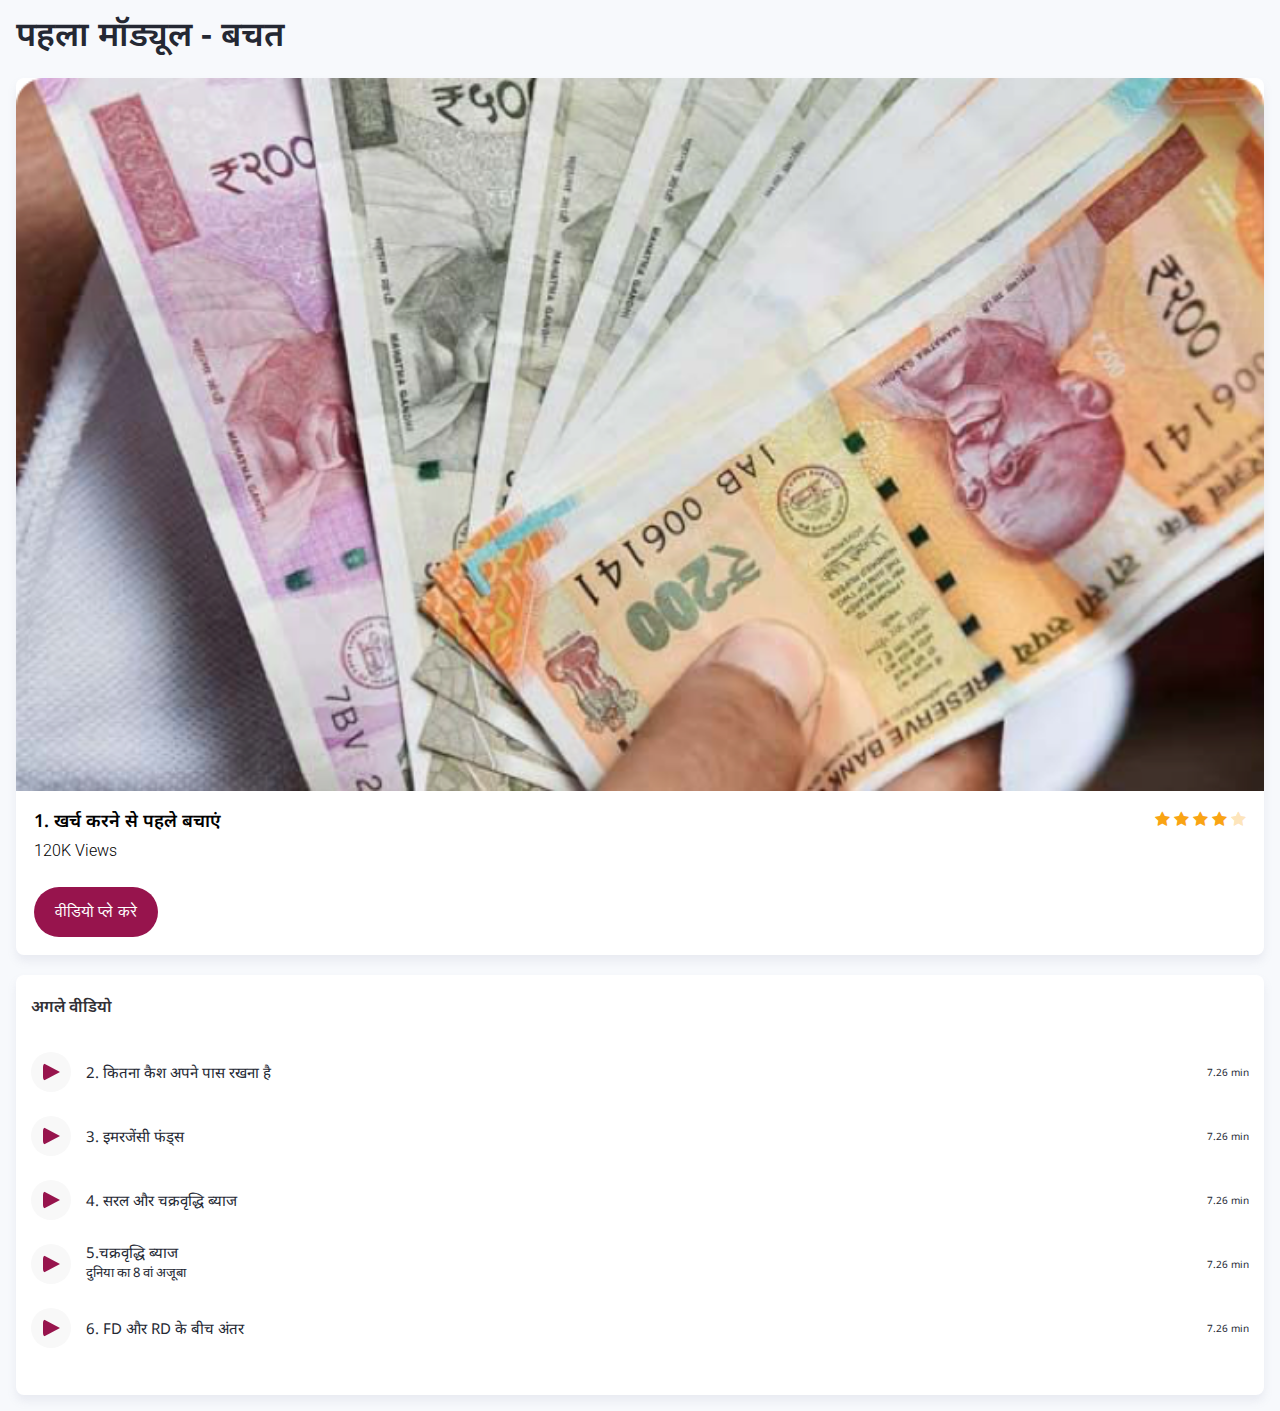
==== course.html @ c4dc48f2 "First Commit" ====
<!DOCTYPE html>
<html>
<title>OneAxis</title>
<head>
    <link rel="stylesheet" href="./common/styles.css">
    <link rel="stylesheet" href="https://cdnjs.cloudflare.com/ajax/libs/font-awesome/4.7.0/css/font-awesome.min.css">
    <meta name="viewport" content="width=device-width, initial-scale=1.0">
</head>
<body class="course">

<main class="main-container start-course">
    <h2 class="course-heading">पहला मॉड्यूल - बचत</h2>

    <div class="course-play active common-card-shadow">
        <img src="./common/assets/course-videos/thumbnail.png" alt="">
        <div class="video-short-desc">
            <div class="header">
                <p>1. खर्च करने से पहले बचाएं</p>
                <div class="rating-cont">
                    <span class="fa fa-star checked"></span>
                    <span class="fa fa-star checked"></span>
                    <span class="fa fa-star checked"></span>
                    <span class="fa fa-star checked"></span>
                    <span class="fa fa-star unChecked"></span>
                </div>
            </div>
            <p class="video-view-data">120K Views</p>
            <button type="button" name="button" class="bargandi-button video-play-button">वीडियो प्ले करे</button>
        </div>
    </div>

    <div class="card-layout full-width video-list">
        <h3>अगले वीडियो</h3>
        <ul>
            <li>
                <div class="play-button-cont">
                    <div class="play-button"></div>
                </div>
                <div class="video-item-desc">
                    <p>2. कितना कैश अपने पास रखना है</p>
                    <p class="video-time">7.26 min</p>
                </div>
            </li>
            <li>
                <div class="play-button-cont">
                    <div class="play-button"></div>
                </div>
                <div class="video-item-desc">
                    <p>3. इमरजेंसी फंड्स</p>
                    <p class="video-time">7.26 min</p>
                </div>
            </li>
            <li>
                <div class="play-button-cont">
                    <div class="play-button"></div>
                </div>
                <div class="video-item-desc">
                    <p>4. सरल और चक्रवृद्धि ब्याज</p>
                    <p class="video-time">7.26 min</p>
                </div>
            </li>
            <li>
                <div class="play-button-cont">
                    <div class="play-button"></div>
                </div>
                <div class="video-item-desc">
                    <p>5.चक्रवृद्धि ब्याज<br>
                        <span>दुनिया का 8 वां अजूबा </span></p>
                    <p class="video-time">7.26 min</p>
                </div>
            </li>
            <li>
                <div class="play-button-cont">
                    <div class="play-button"></div>
                </div>
                <div class="video-item-desc">
                    <p>6. FD और RD के बीच अंतर</p>
                    <p class="video-time">7.26 min</p>
                </div>
            </li>
        </ul>
    </div>
</main>
</body>
</html>
---- common/styles.css ----
@import url('https://fonts.googleapis.com/css2?family=Noto+Sans:ital,wght@0,400;0,700;1,400;1,700&family=Roboto:wght@100;300;400;500&display=swap');

html, body, div, span, applet, object, iframe,
h1, h2, h3, h4, h5, h6, p, blockquote, pre,
a, abbr, acronym, address, big, cite, code,
del, dfn, em, img, ins, kbd, q, s, samp,
small, strike, strong, sub, sup, tt, var,
b, u, i, center,
dl, dt, dd, ol, ul, li,
fieldset, form, label, legend,
table, caption, tbody, tfoot, thead, tr, th, td,
article, aside, canvas, details, embed,
figure, figcaption, footer, header, hgroup,
menu, nav, output, ruby, section, summary,
time, mark, audio, video {
	margin: 0;
	padding: 0;
	border: 0;
	font-size: 100%;
	font: inherit;
	vertical-align: baseline;
  font-family: 'Noto Sans', sans-serif;
}
/* HTML5 display-role reset for older browsers */
article, aside, details, figcaption, figure,
footer, header, hgroup, menu, nav, section {
	display: block;
}
body {
	line-height: 1;
}
ol, ul {
	list-style: none;
}
blockquote, q {
	quotes: none;
}
blockquote:before, blockquote:after,
q:before, q:after {
	content: '';
	content: none;
}
table {
	border-collapse: collapse;
	border-spacing: 0;
}

* {
  box-sizing: border-box;
}

.main-container {
  padding: 16px;
}

.main-heading {
  color: #97144d;
  font-size: 26px;
  margin-bottom: 8px;
}

.main-desc {
  color: #2e374d;
}

.lang-cont {
  margin-top: 40px;
}

.lang-cont li {
  display: flex;
  padding: 16px 0;
}

.list-img-cont {
    width: 52px;
    height: 52px;
}

.list-img-cont img {
    width: 100%;
}

.list-text-cont {
  margin-left: 18px;
  display: block;
  padding-top: 8px;
}

.list-text-cont p {
    color: #242833;
    font-size: 16px;
    margin-bottom: 5px
}

.list-text-cont span {
    color: #737880;
    font-size: 14px;
}

.common-card-shadow {
		box-shadow: 0 6px 10px 0 rgba(131, 134, 163, 0.12);
}

.card-layout {
		box-shadow: 0 6px 10px 0 rgba(131, 134, 163, 0.12);
		background-color: #ffffff;
		border-radius: 8px;
}

.full-width {
		width: 100%;
}


/******** Slider css starts ******/

.slider-wrapper {
  width: 300px;
  overflow: hidden;
  margin: 0 auto;
}

.slider-cont {
  width: 900px;
  overflow: hidden;
  position: relative;
  left: 0;
  transition: left 0.5s;
}

.slider-cont .slider-content {
    text-align: center;
    padding-top: 90px;
    width: 300px;
    float: left;
}

.slider-cont .img-cont {
    width: 284px;
    height:284px;
    display: inline-block;
    position: relative;
}

.slider-cont .img-cont img {
  width: 100%;
}

.slider-cont .slider-one .img-cont .sub-image {
    position: absolute;
    right: 0;
    bottom: 0;
    width: 86px;
    height: 67px;
}

.slider-cont .slider-one .img-cont .sub-image-2 {
    position: absolute;
    top: 0;
    left: 0;
    width: 85px;
    height: 75px;
}

.slider-cont .slider-two .img-cont .sub-image {
    position: absolute;
    left: 0;
    bottom: 0;
    width: 90px;
    height: 70px;
}

.slider-cont .slider-three .img-cont .sub-image {
    position: absolute;
    left: 0;
    top: 0;
    width: 94px;
    height: 61px;
}

.slider-cont .text-cont p {
  font-size: 26px;
  color: #242833;
  margin-top: 49px;
  line-height: 32px;
}

.slider-cont .text-cont p.desc {
  font-size: 15px;
  line-height: 22px;
  color: #2e374d;
  margin-top: 31px;
}

.slider-cont .button-cont {
  padding-top: 40px;
}

button {
  width: 124px;
  height: 50px;
  border-radius: 31px;
  border: 0px;
  margin: 0 6px;
	font-size: 16px;
}

.slider-cont .button-cont button:focus {
    outline: none;
    cursor: pointer;
}

.bargandi-button {
  background-color: #97144d;
  color: #ffffff
}

/******** Slider css ends ******/

/******** Dashboard css starts ******/
body.dashboard {
	background-color: #f7f9fc
}

.dashboard-cont .dashboard-heading {
		font-size: 26px;
		line-height: 36px;
		font-weight: 500;
		color: #97144d;
}

.dashboard-cont .categories-cont {
		display: flex;
		flex-wrap: wrap;
		margin-top: 25px;
}

.dashboard-cont .category-item {
		width: 50%;
		padding: 8px;
}

.width100 {
		width: 100% !important;
}

.dashboard-cont .category-content {
		width: 100%;
		background-color: #ffffff;
		padding: 23px;
		border-radius: 10px;
 		box-shadow: 0 6px 10px 0 rgba(131, 134, 163, 0.12);
		text-align: center;
}

.categories-cont .category-content p {
		font-size: 15px;
		line-height: 22px;
		margin-top: 19px;
}

.menubar-cont {
		width: 16px;
		margin-bottom: 30px;
}

.menubar-cont .menu-line {
		width: 100%;
		height: 2px;
		margin-bottom: 2px;
		background-color: #2e374d;
}

.dashboard-cont .cat-icons {
	width: 52px;
	height: 52px;
}

.testimonial-cont {
	margin-top: 25px;
}

.testimonial-cont .test-images {
		width: 54px;
		height: 54px;
		float: left;
		margin-right: 10px;
}

.testimonial-cont .testimonial-intro {
	overflow: hidden;
  display: inline-block;
	margin-top: 25px;
	margin-bottom: 15px;
}

.testimonial-cont .testimonial-text {
	float: left;
	text-align: left;
	padding: 10px 0;
}

.testimonial-text p {
		font-size: 16px;
		color: #242833;
		font-weight: 400;
}

.testimonial-text p.desc {
		font-size: 14px;
		color: #7e8494;
		margin-top: 6px;
}

.category-content h2 {
		font-size: 26px;
		font-weight: 400;
		line-height: 32px;
}

.testimonial-cont .full-desc {
	font-size: 15px;
	line-height: 22px;
	color: #2e374d;
}

.testimonial-text p {
		font-size: 16px;
		color: #242833;
}

/******** Dashboard css ends ******/

/******** Module css starts ******/

.modules .modules-heading {
		font-size: 34px;
		color: #242833;
		font-weight: 400;
}

.modules ul {
	margin-top: 30px;
	 width: 100%;
	 overflow: hidden;
}

.modules ul li {
	margin-bottom: 36px;
}

.modules .module-image {
	width: 52px;
	height: 52px;
	float: left;
}

.modules .module-text-cont {
		display: flex;
		justify-content: space-between;
		padding: 0 0 0 18px;
		line-height: 52px;
}

.modules .module-meta-deta p {
		float: left;
		margin-right: 15px;
}

.modules .module-meta-deta .last-line {
	width: 3px;
	border-radius: 2px;
	height: 52px;
	background: rgb(127,187,251);
	background: linear-gradient(0deg, rgba(127,187,251,1) 0%, rgba(155,141,254,1) 100%);
	float: right;
}

/******** Module css ends ******/


/******** Video course css starts ******/

body.course {
	background-color: #f7f9fc
}

.course .course-heading {
		font-size: 34px;
		color: #242833;
		font-weight: 600;
		margin-bottom: 28px;
}

.course-play.active img {
		width: 100%;
}

.course-play.active {
	background-color: #ffffff;
	border-radius: 8px;
	overflow: hidden;
}

.course-play.active .video-short-desc {
		padding: 18px;
}

.video-short-desc .header {
	display: flex;
	justify-content: space-between;
}

.video-short-desc .header p {
		font-size: 18px;
		font-weight: 600;
}

.video-short-desc .video-view-data {
		font-family: 'Roboto', sans-serif;
		size: 16px;
		font-weight: 300;
		margin-top: 14px;
}

.rating-cont .checked {
  color: #f9a414;
}

.rating-cont .unChecked {
color: rgba(249, 164, 20, 0.3);
}

.course .video-play-button {
		margin:28px 0 0 0;
}

.course .video-list {
		margin-top: 20px;
		padding: 23px 15px;
}

.course .video-list h3 {
		font-size: 16px;
		color: #323136;
		font-weight: 600;
		margin-bottom: 38px;
}

.course .play-button-cont {
		width: 40px;
		height: 40px;
		background-color: #f8f8f8;
		border-radius: 40px;
		justify-content: center;
    align-items: center;
    display: flex;
		margin-right: 15px;
}

.course .play-button-cont .play-button {
		width: 0;
		height: 0;
		border-style: solid;
		border-width: 9px 0 9px 17px;
    border-color: transparent transparent transparent #97144d;
    border-radius: 4px;
}

.video-list li {
	overflow: hidden;
	margin-bottom: 24px;
	display: flex;
	align-items: center;
}

.video-list li p {
		font-size: 15px;
		color: #242833;
}

.video-list li p span {
		font-size: 13px;
		line-height: 24px;
}

.video-list li .video-time {
		font-size: 10px;
		float: right;

}

.video-list li  .video-item-desc {
	display: flex;
	align-items: center;
	justify-content: space-between;
	flex: 1;
}

/******** Video course css ends ******/

/******** Profile css starts ******/
.profile header {
		display: flex;
    justify-content: space-between;
}

.profile header h1 {
		font-size: 17px;
		color: #242833;
}

.personal-info-cont {
	margin-top: 25px;
	display: flex;
}

.personal-info-cont .info-cont p {
	font-size: 16px;
	color: #242833;
}

.personal-info-cont .info-cont {
	padding-top: 23px;
}

.personal-info-cont .info-cont span {
	font-size: 14px;
	color: #7e8494;
	margin-top: 6px;
	display: block;
}

.personal-info-cont img {
		width: 80px;
		height: 80px;
		margin-right: 20px;
}

.profile .profile-note {
		font-size: 15px;
		color: #2e374d;
		line-height: 22px;
		margin: 36px 0;
}
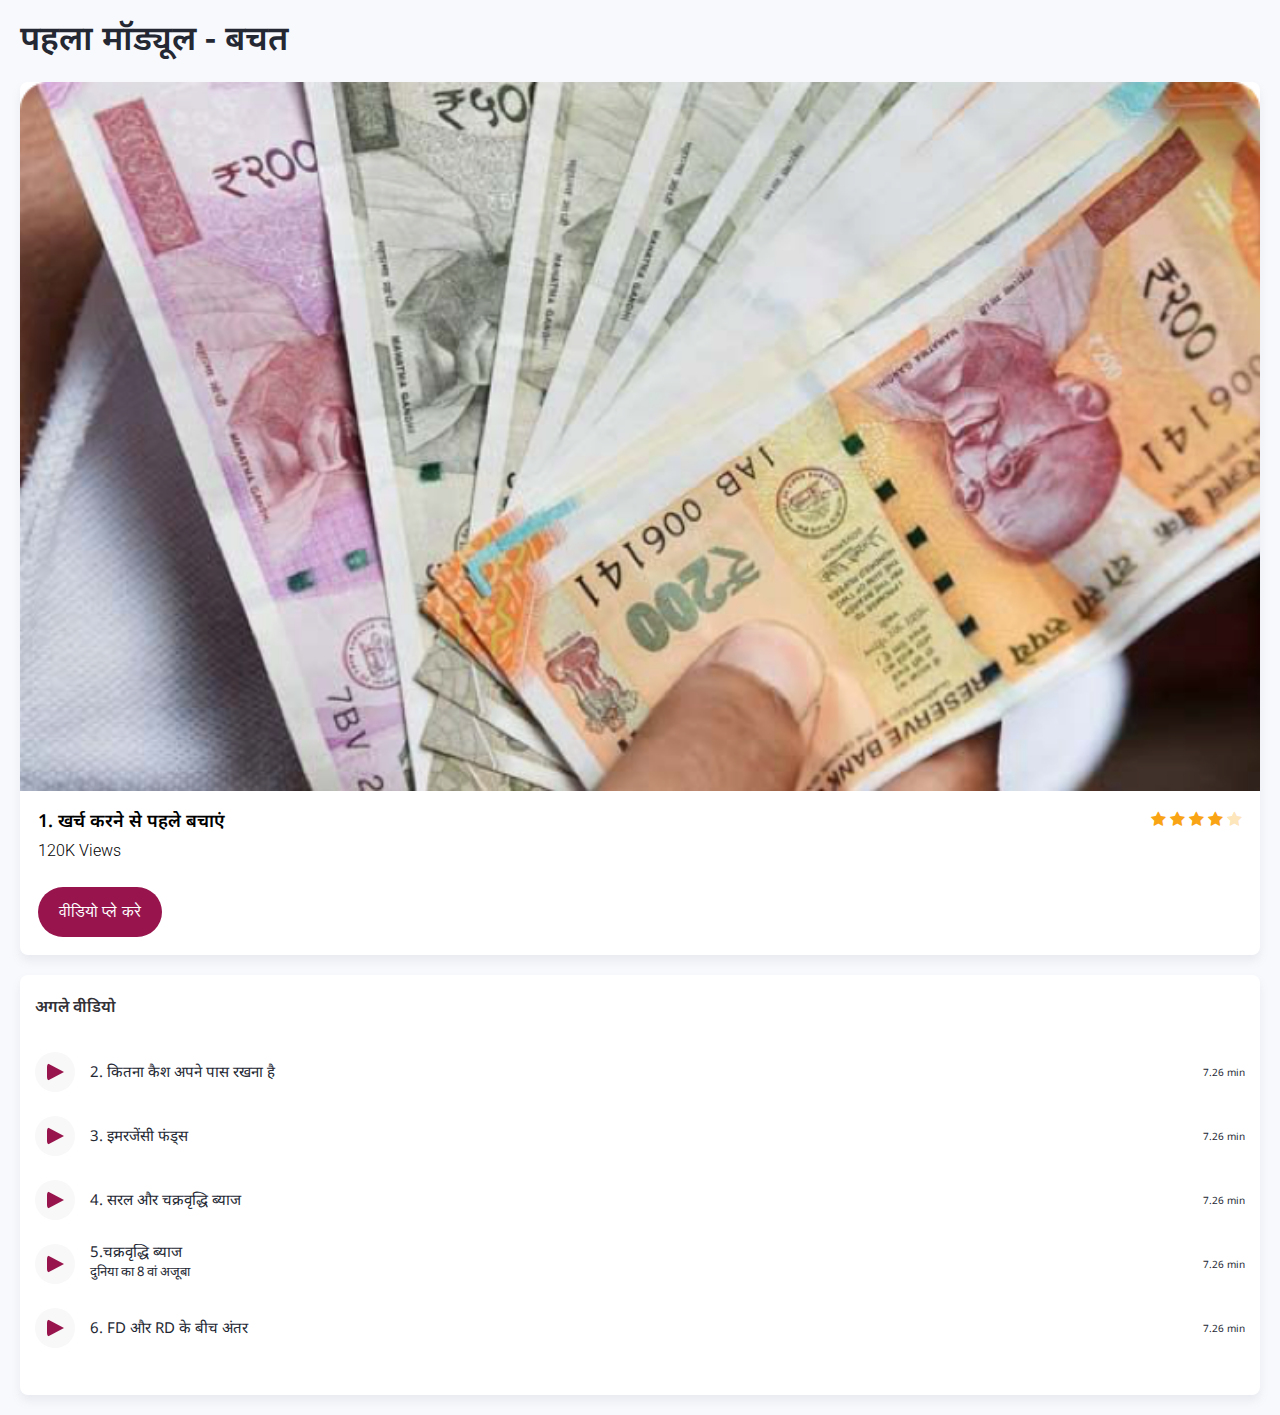
==== commit d2d45eca: "changes updated" ====
--- a/course.html
+++ b/course.html
@@ -25,7 +25,7 @@
                 </div>
             </div>
             <p class="video-view-data">120K Views</p>
-            <button type="button" name="button" class="bargandi-button video-play-button">वीडियो प्ले करे</button>
+            <button type="button" name="button" class="bargandi-button video-play-button" onclick="showVideo()">वीडियो प्ले करे</button>
         </div>
     </div>
 
@@ -80,6 +80,25 @@
             </li>
         </ul>
     </div>
+    <div id="popup-cont"><div>
 </main>
 </body>
+
+<script type="text/javascript">
+      var videoString = '<div class="popup">';
+          videoString += '<i class="fa fa-times-circle close-icon" aria-hidden="true" onclick="hideVideo()"></i>';
+          videoString += '<iframe width="560" height="315" src="https://www.youtube.com/embed/pwAcRYKfYhg?autoplay=1" frameborder="0" allow="accelerometer; autoplay; clipboard-write; encrypted-media; gyroscope; picture-in-picture" allowfullscreen></iframe>';
+          videoString += '</div>';
+          
+      var popupCont = document.getElementById('popup-cont');
+      
+      function showVideo() {
+          popupCont.innerHTML = videoString;
+      }    
+      
+      function hideVideo() {
+          popupCont.innerHTML = '';
+      }  
+</script>
+
 </html>
--- a/common/styles.css
+++ b/common/styles.css
@@ -50,26 +50,45 @@
 }
 
 .main-container {
-  padding: 16px;
+  padding: 20px;
+}
+
+.mainpage header img {
+		width: 384px;
+}
+
+.mainpage header .header-bar {
+		width: 100%;
+    height: 22px;
+    background-color: #97144d;
+    position: absolute;
+    top: 0;
+    left: 0;
+		z-index: -1;
 }
 
 .main-heading {
-  color: #97144d;
-  font-size: 26px;
-  margin-bottom: 8px;
+	  color: #97144d;
+	  font-size: 26px;
+	  margin-bottom: 8px;
+		line-height: 32px;
+		margin-top: 5px;
 }
 
 .main-desc {
   color: #2e374d;
+	font-size: 15px;
 }
 
 .lang-cont {
   margin-top: 40px;
 }
 
-.lang-cont li {
+.lang-cont li a {
   display: flex;
   padding: 16px 0;
+	align-items: center;
+	text-decoration: none;
 }
 
 .list-img-cont {
@@ -83,14 +102,11 @@
 
 .list-text-cont {
   margin-left: 18px;
-  display: block;
-  padding-top: 8px;
 }
 
 .list-text-cont p {
     color: #242833;
-    font-size: 16px;
-    margin-bottom: 5px
+    font-size: 26px;
 }
 
 .list-text-cont span {
@@ -131,7 +147,7 @@
 
 .slider-cont .slider-content {
     text-align: center;
-    padding-top: 90px;
+    padding-top: 20px;
     width: 300px;
     float: left;
 }
@@ -184,20 +200,23 @@
   color: #242833;
   margin-top: 49px;
   line-height: 32px;
+	font-weight: 600;
 }
 
 .slider-cont .text-cont p.desc {
-  font-size: 15px;
-  line-height: 22px;
+  font-size: 24px;
+  line-height: 40px;
   color: #2e374d;
-  margin-top: 31px;
+  margin-top: 30px;
+	font-weight: 400;
 }
 
 .slider-cont .button-cont {
   padding-top: 40px;
-}
-
-button {
+	margin-bottom: 25px;
+}
+
+button, .button-style {
   width: 124px;
   height: 50px;
   border-radius: 31px;
@@ -206,6 +225,21 @@
 	font-size: 16px;
 }
 
+.newButton {
+	width: 124px;
+	height: 50px;
+	border-radius: 31px;
+	border: 0px;
+	margin: 0 6px;
+	font-size: 16px;
+	display: inline-block;
+}
+
+.link-button {
+		color: #2e374d;
+		text-decoration: none;
+}
+
 .slider-cont .button-cont button:focus {
     outline: none;
     cursor: pointer;
@@ -221,6 +255,11 @@
 /******** Dashboard css starts ******/
 body.dashboard {
 	background-color: #f7f9fc
+}
+
+.user-icon {
+	font-size: 24px !important;
+  color: #97154e;
 }
 
 .dashboard-cont .dashboard-heading {
@@ -252,12 +291,25 @@
 		border-radius: 10px;
  		box-shadow: 0 6px 10px 0 rgba(131, 134, 163, 0.12);
 		text-align: center;
+		height: 100%;
+}
+
+.category-item.active .category-content {
+			background-color: #97144d;
 }
 
 .categories-cont .category-content p {
 		font-size: 15px;
 		line-height: 22px;
 		margin-top: 19px;
+}
+
+.testimonial-cont .category-content {
+		height: 331px;
+}
+
+.category-item.active .category-content p {
+		color: #ffffff
 }
 
 .menubar-cont {
@@ -298,7 +350,18 @@
 .testimonial-cont .testimonial-text {
 	float: left;
 	text-align: left;
-	padding: 10px 0;
+}
+
+.carousel-indicators li {
+		background-color: #d8d8d8 !important;
+}
+
+.carousel-indicators li.active {
+		background-color: #242833 !important;
+}
+
+.carousel-indicators {
+	bottom: -40px !important;
 }
 
 .testimonial-text p {
@@ -314,7 +377,7 @@
 }
 
 .category-content h2 {
-		font-size: 26px;
+		font-size: 20px;
 		font-weight: 400;
 		line-height: 32px;
 }
@@ -334,10 +397,17 @@
 
 /******** Module css starts ******/
 
+.modules {
+	padding-top: 40px;
+	padding-left: 0;
+	padding-right: 0;
+}
+
 .modules .modules-heading {
 		font-size: 34px;
 		color: #242833;
 		font-weight: 400;
+		margin-left: 20px;
 }
 
 .modules ul {
@@ -347,7 +417,8 @@
 }
 
 .modules ul li {
-	margin-bottom: 36px;
+		margin: 0 14px 27px 14px;
+    padding: 12px 16px;
 }
 
 .modules .module-image {
@@ -498,6 +569,30 @@
 	flex: 1;
 }
 
+.course .popup {
+		position: fixed;
+    z-index: 99;
+    top: 0;
+    width: 100%;
+    overflow: hidden;
+    left: 0;
+    height: 100%;
+    background-color: rgba(0, 0, 0, 0.7);
+		padding: 90px 20px;
+}
+
+.course .popup iframe {
+		width: 100%;
+}
+
+.course .close-icon {
+	color: #ffffff;
+    font-size: 27px;
+    position: absolute;
+    top: 10px;
+    right: 10px;
+}
+
 /******** Video course css ends ******/
 
 /******** Profile css starts ******/
@@ -544,3 +639,65 @@
 		line-height: 22px;
 		margin: 36px 0;
 }
+
+.profile li {
+		display: flex;
+		margin-bottom: 22px;
+}
+
+.profile .first-content img {
+		width: 52px;
+		height: 52px;
+		margin-right: 18px;
+}
+
+.profile .second-content img {
+	width: 36px;
+	height: 36px;
+	margin-right: 18px;
+}
+
+.profile .third-content img {
+	width: 36px;
+	height: 36px;
+	margin-right: 18px;
+}
+
+.profile .third-content .text-bar-cont, .profile .second-content .text-bar-cont{
+		flex: 1;
+    justify-content: space-between;
+    display: flex;
+    align-items: center;
+}
+
+.profile .first-content p {
+	margin-top: 8px;
+}
+
+.profile li p {
+		font-size: 16px;
+		color: #242833
+}
+
+.profile li .level-bar-cont {
+		width: 100%;
+		background-color: #e4e5f5;
+		height: 3px;
+		margin-top: 12px;
+		border-radius: 4px;
+}
+
+.profile li .level-bar-cont .level-bar {
+		width: 50%;
+		height: 3px;
+		background: rgb(127,187,251);
+		background: linear-gradient(0deg, rgba(127,187,251,1) 0%, rgba(155,141,254,1) 100%);
+}
+
+.profile li .text-bar-cont {
+		flex: 1;
+}
+
+.profile .light-color {
+	color: #d3d7e0
+}
